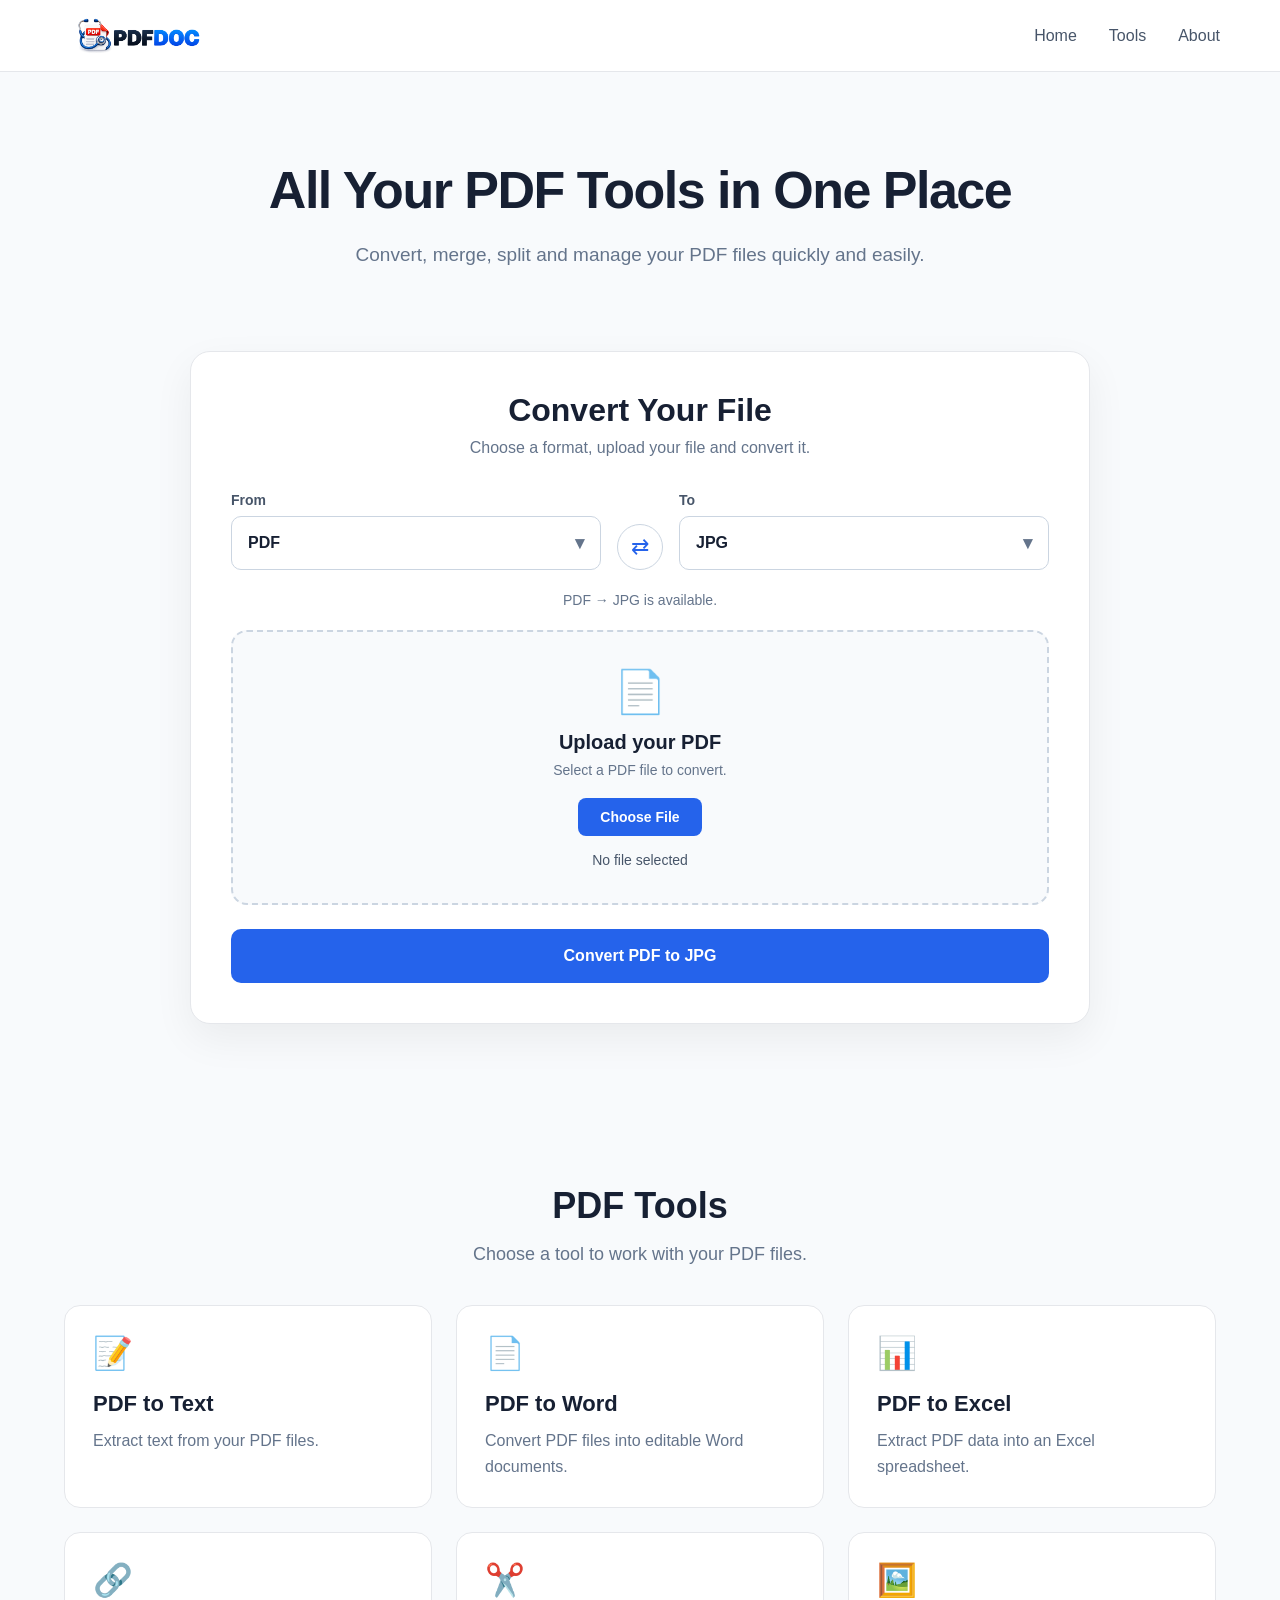
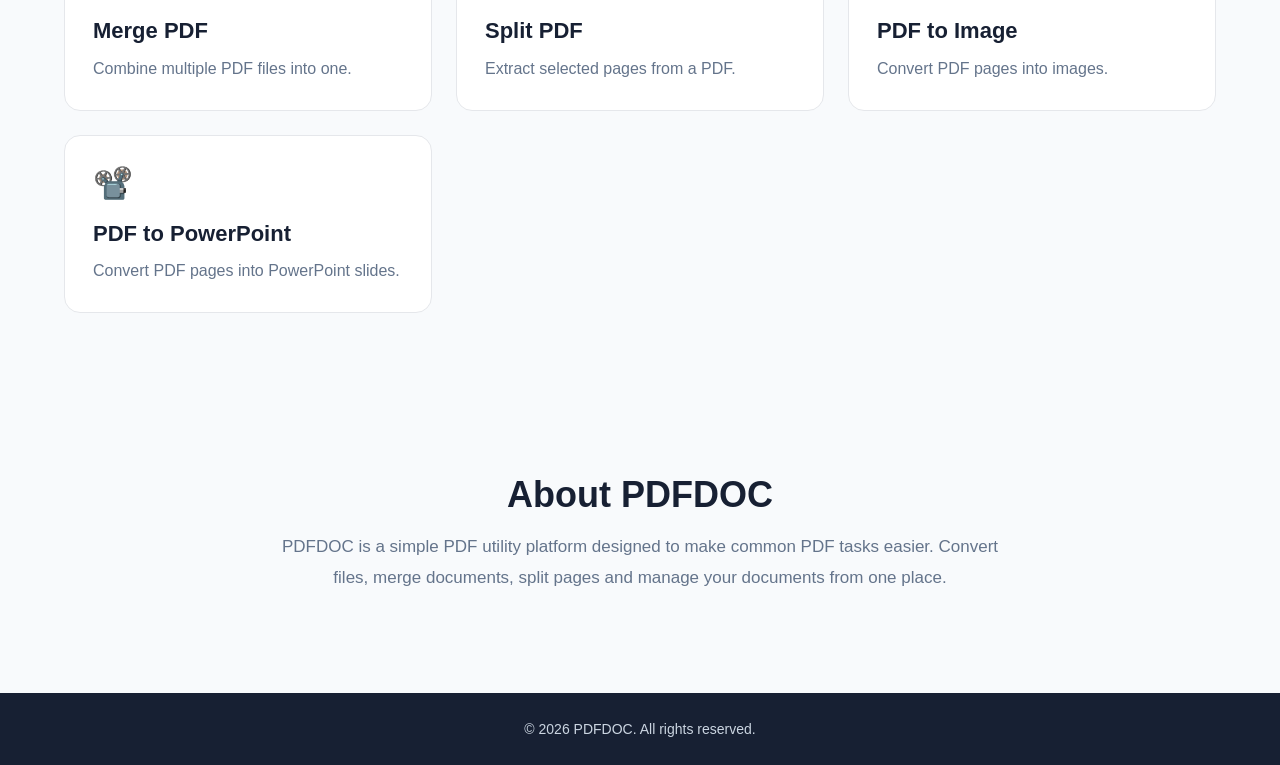
==== frontend/index.html @ 99217d23 "Initial commit" ====
<!DOCTYPE html>
<html lang="en">

<head>

    <meta charset="UTF-8">

    <meta
        name="viewport"
        content="width=device-width, initial-scale=1.0"
    >

    <title>PDFDOC</title>


   <!-- Favicon -->
<link
    rel="icon"
    type="image/png"
    href="assets/pdfdoc-favicon.png?v=4"
>

<link
    rel="shortcut icon"
    type="image/png"
    href="assets/pdfdoc-favicon.png?v=4"
>


    <!-- CSS -->

    <link
        rel="stylesheet"
        href="css/style.css"
    >

</head>


<body>


    <!-- =====================================================
         NAVBAR
    ====================================================== -->

    <nav class="navbar">


        <!-- Logo -->

        <a
            href="#home"
            class="brand"
        >

            <img
                src="assets/pdfdoc-logo.png"
                alt="PDFDOC"
                class="brand-logo"
            >

        </a>


        <!-- Navigation -->

        <div class="nav-links">

            <a
                href="#home"
                class="nav-link"
            >
                Home
            </a>


            <a
                href="#tools"
                class="nav-link"
            >
                Tools
            </a>


            <a
                href="#about"
                class="nav-link"
            >
                About
            </a>

        </div>

    </nav>



    <!-- =====================================================
         MAIN
    ====================================================== -->

    <main>


        <!-- =================================================
             HERO
        ================================================== -->

        <section
            class="hero"
            id="home"
        >

            <h2 class="hero-title">
                All Your PDF Tools in One Place
            </h2>


            <p class="hero-description">
                Convert, merge, split and manage your PDF files
                quickly and easily.
            </p>

        </section>



        <!-- =================================================
             QUICK CONVERTER
        ================================================== -->

        <section class="converter-section">


            <div class="converter-container">


                <h2 class="converter-title">
                    Convert Your File
                </h2>


                <p class="converter-description">
                    Choose a format, upload your file and convert it.
                </p>



                <!-- =========================================
                     FORMAT SELECTORS
                ========================================== -->

                <div class="format-selectors">


                    <!-- FROM -->

                    <div class="format-selector">

                        <label class="format-label">
                            From
                        </label>


                        <button
                            type="button"
                            id="from-button"
                            class="format-button"
                        >

                            <span id="from-selected">
                                PDF
                            </span>


                            <span class="dropdown-arrow">
                                ▾
                            </span>

                        </button>



                        <!-- FROM DROPDOWN -->

                        <div
                            id="from-dropdown"
                            class="format-dropdown"
                        >


                            <div class="format-search">

                                <span>
                                    🔍
                                </span>


                                <input
                                    type="text"
                                    id="from-search"
                                    placeholder="Search..."
                                    autocomplete="off"
                                >

                            </div>


                            <div class="format-list">


                                <div
                                    class="format-option"
                                    data-format="PDF"
                                >
                                    PDF
                                </div>


                                <div
                                    class="format-option"
                                    data-format="Word"
                                >
                                    Word
                                </div>


                                <div
                                    class="format-option"
                                    data-format="Excel"
                                >
                                    Excel
                                </div>


                                <div
                                    class="format-option"
                                    data-format="PowerPoint"
                                >
                                    PowerPoint
                                </div>


                                <div
                                    class="format-option"
                                    data-format="JPG"
                                >
                                    JPG
                                </div>


                                <div
                                    class="format-option"
                                    data-format="PNG"
                                >
                                    PNG
                                </div>


                                <div
                                    class="format-option"
                                    data-format="Text"
                                >
                                    Text
                                </div>


                            </div>


                            <p
                                id="from-no-results"
                                class="no-format-message"
                                hidden
                            >
                                We don't support this format yet.
                                We're working on adding it in the future.
                            </p>


                        </div>

                    </div>



                    <!-- SWAP -->

                    <button
                        type="button"
                        id="swap-button"
                        class="swap-button"
                        aria-label="Swap formats"
                    >
                        ⇄
                    </button>



                    <!-- TO -->

                    <div class="format-selector">

                        <label class="format-label">
                            To
                        </label>


                        <button
                            type="button"
                            id="to-button"
                            class="format-button"
                        >

                            <span id="to-selected">
                                JPG
                            </span>


                            <span class="dropdown-arrow">
                                ▾
                            </span>

                        </button>



                        <!-- TO DROPDOWN -->

                        <div
                            id="to-dropdown"
                            class="format-dropdown"
                        >


                            <div class="format-search">

                                <span>
                                    🔍
                                </span>


                                <input
                                    type="text"
                                    id="to-search"
                                    placeholder="Search..."
                                    autocomplete="off"
                                >

                            </div>


                            <div class="format-list">


                                <div
                                    class="format-option"
                                    data-format="PDF"
                                >
                                    PDF
                                </div>


                                <div
                                    class="format-option"
                                    data-format="Word"
                                >
                                    Word
                                </div>


                                <div
                                    class="format-option"
                                    data-format="Excel"
                                >
                                    Excel
                                </div>


                                <div
                                    class="format-option"
                                    data-format="PowerPoint"
                                >
                                    PowerPoint
                                </div>


                                <div
                                    class="format-option"
                                    data-format="JPG"
                                >
                                    JPG
                                </div>


                                <div
                                    class="format-option"
                                    data-format="PNG"
                                >
                                    PNG
                                </div>


                                <div
                                    class="format-option"
                                    data-format="Text"
                                >
                                    Text
                                </div>


                            </div>


                            <p
                                id="to-no-results"
                                class="no-format-message"
                                hidden
                            >
                                We don't support this format yet.
                                We're working on adding it in the future.
                            </p>


                        </div>

                    </div>


                </div>



                <!-- =================================================
                     CONVERSION MESSAGE
                ================================================== -->

                <p
                    id="conversion-message"
                    class="conversion-message"
                >
                    PDF → JPG is available.
                </p>



                <!-- =================================================
                     UPLOAD AREA
                ================================================== -->

                <div
                    class="upload-area"
                    id="upload-area"
                >


                    <div class="upload-icon">
                        📄
                    </div>


                    <p
                        class="upload-title"
                        id="upload-title"
                    >
                        Upload your PDF
                    </p>


                    <p
                        class="upload-description"
                        id="upload-description"
                    >
                        Select a PDF file to convert.
                    </p>


                    <input
                        type="file"
                        id="converter-file"
                        accept=".pdf"
                        hidden
                    >


                    <button
                        type="button"
                        id="upload-button"
                        class="upload-button"
                    >
                        Choose File
                    </button>


                    <p
                        class="selected-file"
                        id="selected-file"
                    >
                        No file selected
                    </p>


                </div>



                <!-- =================================================
                     CONVERT BUTTON
                ================================================== -->

                <button
                    type="button"
                    id="conversion-button"
                    class="conversion-button"
                >
                    Convert PDF to JPG
                </button>


            </div>

        </section>



        <!-- =====================================================
             TOOLS
        ====================================================== -->

        <section
            class="tools-section"
            id="tools"
        >


            <h2 class="section-title">
                PDF Tools
            </h2>


            <p class="section-description">
                Choose a tool to work with your PDF files.
            </p>



            <div class="tools-grid">


                <!-- PDF TO TEXT -->

                <a
                    href="pdf-text.html"
                    class="tool-card"
                >

                    <div class="tool-icon">
                        📝
                    </div>


                    <h3>
                        PDF to Text
                    </h3>


                    <p>
                        Extract text from your PDF files.
                    </p>

                </a>



                <!-- PDF TO WORD -->

                <a
                    href="pdf-word.html"
                    class="tool-card"
                >

                    <div class="tool-icon">
                        📄
                    </div>


                    <h3>
                        PDF to Word
                    </h3>


                    <p>
                        Convert PDF files into editable Word documents.
                    </p>

                </a>



                <!-- PDF TO EXCEL -->

                <a
                    href="pdf-excel.html"
                    class="tool-card"
                >

                    <div class="tool-icon">
                        📊
                    </div>


                    <h3>
                        PDF to Excel
                    </h3>


                    <p>
                        Extract PDF data into an Excel spreadsheet.
                    </p>

                </a>



                <!-- MERGE PDF -->

                <a
                    href="merge-pdf.html"
                    class="tool-card"
                >

                    <div class="tool-icon">
                        🔗
                    </div>


                    <h3>
                        Merge PDF
                    </h3>


                    <p>
                        Combine multiple PDF files into one.
                    </p>

                </a>



                <!-- SPLIT PDF -->

                <a
                    href="split-pdf.html"
                    class="tool-card"
                >

                    <div class="tool-icon">
                        ✂️
                    </div>


                    <h3>
                        Split PDF
                    </h3>


                    <p>
                        Extract selected pages from a PDF.
                    </p>

                </a>



                <!-- PDF TO IMAGE -->

                <a
                    href="pdf-image.html"
                    class="tool-card"
                >

                    <div class="tool-icon">
                        🖼️
                    </div>


                    <h3>
                        PDF to Image
                    </h3>


                    <p>
                        Convert PDF pages into images.
                    </p>

                </a>



                <!-- PDF TO POWERPOINT -->

                <a
                    href="pdf-ppt.html"
                    class="tool-card"
                >

                    <div class="tool-icon">
                        📽️
                    </div>


                    <h3>
                        PDF to PowerPoint
                    </h3>


                    <p>
                        Convert PDF pages into PowerPoint slides.
                    </p>

                </a>


            </div>

        </section>



        <!-- =====================================================
             ABOUT
        ====================================================== -->

        <section
            class="about-section"
            id="about"
        >


            <h2 class="section-title">
                About PDFDOC
            </h2>


            <p class="about-description">
                PDFDOC is a simple PDF utility platform designed
                to make common PDF tasks easier. Convert files,
                merge documents, split pages and manage your
                documents from one place.
            </p>


        </section>


    </main>



    <!-- =====================================================
         FOOTER
    ====================================================== -->

    <footer class="footer">

        <p>
            © 2026 PDFDOC. All rights reserved.
        </p>

    </footer>



    <!-- =====================================================
         JAVASCRIPT
    ====================================================== -->

    <script src="js/app.js?v=3"></script>


</body>

</html>
---- frontend/css/style.css ----
/* =====================================================
   GLOBAL RESET
===================================================== */

* {
    margin: 0;
    padding: 0;
    box-sizing: border-box;
}


html {
    scroll-behavior: smooth;
}


body {
    font-family: Arial, Helvetica, sans-serif;

    background-color: #f8fafc;

    color: #172033;

    min-height: 100vh;
}


/* =====================================================
   NAVBAR
===================================================== */

.navbar {
    width: 100%;

    height: 72px;

    display: flex;

    align-items: center;

    justify-content: space-between;

    padding: 0 60px;

    background-color: white;

    border-bottom: 1px solid #e5e7eb;

    position: sticky;

    top: 0;

    z-index: 2000;
}


/* =====================================================
   BRAND / LOGO
===================================================== */

.brand {
    display: flex;

    align-items: center;

    height: 52px;

    text-decoration: none;
}


.brand-logo {
    width: 155px;

    height: 52px;

    object-fit: contain;

    display: block;
}


/* =====================================================
   NAVIGATION LINKS
===================================================== */

.nav-links {
    display: flex;

    align-items: center;

    gap: 32px;
}


.nav-link {
    color: #475569;

    text-decoration: none;

    font-size: 16px;

    font-weight: 500;

    transition: color 0.2s ease;
}


.nav-link:hover {
    color: #2563eb;
}


/* =====================================================
   HERO
===================================================== */

.hero {
    width: 100%;

    max-width: 1000px;

    margin: 0 auto;

    padding: 90px 24px 60px;

    text-align: center;
}


.hero-title {
    font-size: 52px;

    line-height: 1.1;

    font-weight: 700;

    letter-spacing: -1.5px;

    margin-bottom: 20px;
}


.hero-description {
    max-width: 700px;

    margin: 0 auto;

    font-size: 19px;

    line-height: 1.7;

    color: #64748b;
}


/* =====================================================
   CONVERTER SECTION
===================================================== */

.converter-section {
    width: 100%;

    padding: 20px 24px 80px;
}


.converter-container {
    width: 100%;

    max-width: 900px;

    margin: 0 auto;

    padding: 40px;

    background-color: white;

    border: 1px solid #e5e7eb;

    border-radius: 20px;

    box-shadow:
        0 15px 40px rgba(0, 0, 0, 0.06);
}


.converter-title {
    text-align: center;

    font-size: 32px;

    margin-bottom: 10px;
}


.converter-description {
    text-align: center;

    color: #64748b;

    font-size: 16px;

    margin-bottom: 35px;
}


/* =====================================================
   FORMAT SELECTORS
===================================================== */

.format-selectors {
    width: 100%;

    display: flex;

    align-items: flex-end;

    gap: 16px;
}


.format-selector {
    position: relative;

    flex: 1;

    min-width: 0;
}


.format-label {
    display: block;

    font-size: 14px;

    font-weight: 600;

    color: #475569;

    margin-bottom: 8px;
}


/* =====================================================
   FORMAT BUTTON
===================================================== */

.format-button {
    width: 100%;

    height: 54px;

    padding: 0 16px;

    display: flex;

    align-items: center;

    justify-content: space-between;

    background-color: white;

    border: 1px solid #cbd5e1;

    border-radius: 10px;

    color: #172033;

    font-size: 16px;

    font-weight: 600;

    cursor: pointer;

    transition:
        border-color 0.2s ease,
        box-shadow 0.2s ease;
}


.format-button:hover {
    border-color: #2563eb;
}


.format-button:focus {
    outline: none;

    border-color: #2563eb;

    box-shadow:
        0 0 0 3px rgba(37, 99, 235, 0.12);
}


.dropdown-arrow {
    font-size: 18px;

    color: #64748b;
}


/* =====================================================
   CUSTOM DROPDOWN
===================================================== */

.format-dropdown {
    position: absolute;

    top: 88px;

    left: 0;

    width: 100%;

    background-color: white;

    border: 1px solid #d1d5db;

    border-radius: 12px;

    box-shadow:
        0 12px 30px rgba(0, 0, 0, 0.12);

    padding: 10px;

    z-index: 1000;

    display: none;
}


.format-dropdown.active {
    display: block;
}


/* =====================================================
   DROPDOWN SEARCH
===================================================== */

.format-search {
    display: flex;

    align-items: center;

    width: 100%;

    height: 45px;

    padding: 0 12px;

    background-color: #f8fafc;

    border: 1px solid #e5e7eb;

    border-radius: 8px;

    margin-bottom: 10px;

    gap: 8px;
}


.format-search input {
    width: 100%;

    height: 100%;

    border: none;

    outline: none;

    background: transparent;

    font-size: 14px;

    color: #172033;
}


.format-search input::placeholder {
    color: #94a3b8;
}


/* =====================================================
   FORMAT LIST
===================================================== */

.format-list {
    max-height: 220px;

    overflow-y: auto;

    overflow-x: hidden;

    padding-right: 3px;
}


/* =====================================================
   FORMAT OPTION
===================================================== */

.format-option {
    width: 100%;

    padding: 12px;

    border-radius: 8px;

    font-size: 15px;

    color: #334155;

    cursor: pointer;

    transition:
        background-color 0.15s ease,
        color 0.15s ease;
}


.format-option:hover {
    background-color: #eff6ff;

    color: #2563eb;
}


.format-option.keyboard-selected {
    background-color: #dbeafe;

    color: #2563eb;
}


/* =====================================================
   NO RESULTS
===================================================== */

.no-format-message {
    padding: 12px 8px;

    font-size: 13px;

    line-height: 1.5;

    color: #64748b;
}


/* =====================================================
   SWAP BUTTON
===================================================== */

.swap-button {
    width: 46px;

    height: 46px;

    flex-shrink: 0;

    border: 1px solid #cbd5e1;

    border-radius: 50%;

    background-color: white;

    color: #2563eb;

    font-size: 22px;

    cursor: pointer;

    display: flex;

    align-items: center;

    justify-content: center;

    transition:
        background-color 0.2s ease,
        transform 0.2s ease,
        border-color 0.2s ease;
}


.swap-button:hover {
    background-color: #eff6ff;

    border-color: #2563eb;

    transform: rotate(180deg);
}


/* =====================================================
   CONVERSION MESSAGE
===================================================== */

.conversion-message {
    text-align: center;

    margin-top: 22px;

    margin-bottom: 22px;

    font-size: 14px;

    color: #64748b;
}


/* =====================================================
   UPLOAD AREA
===================================================== */

.upload-area {
    width: 100%;

    min-height: 250px;

    margin-top: 10px;

    padding: 35px 25px;

    display: flex;

    flex-direction: column;

    align-items: center;

    justify-content: center;

    text-align: center;

    background-color: #f8fafc;

    border: 2px dashed #cbd5e1;

    border-radius: 16px;

    transition:
        border-color 0.2s ease,
        background-color 0.2s ease;
}


.upload-area:hover {
    border-color: #2563eb;

    background-color: #eff6ff;
}


/* =====================================================
   UPLOAD ICON
===================================================== */

.upload-icon {
    font-size: 42px;

    margin-bottom: 15px;
}


/* =====================================================
   UPLOAD TITLE
===================================================== */

.upload-title {
    font-size: 20px;

    font-weight: 600;

    color: #172033;

    margin-bottom: 8px;
}


/* =====================================================
   UPLOAD DESCRIPTION
===================================================== */

.upload-description {
    font-size: 14px;

    color: #64748b;

    margin-bottom: 20px;
}


/* =====================================================
   UPLOAD BUTTON
===================================================== */

.upload-button {
    padding: 11px 22px;

    border: none;

    border-radius: 8px;

    background-color: #2563eb;

    color: white;

    font-size: 14px;

    font-weight: 600;

    cursor: pointer;

    transition:
        background-color 0.2s ease,
        transform 0.2s ease;
}


.upload-button:hover {
    background-color: #1d4ed8;

    transform: translateY(-1px);
}


/* =====================================================
   SELECTED FILE
===================================================== */

.selected-file {
    max-width: 100%;

    margin-top: 16px;

    font-size: 14px;

    color: #475569;

    overflow-wrap: anywhere;
}


/* =====================================================
   CONVERSION BUTTON
===================================================== */

.conversion-button {
    width: 100%;

    height: 54px;

    margin-top: 24px;

    border: none;

    border-radius: 10px;

    background-color: #2563eb;

    color: white;

    font-size: 16px;

    font-weight: 600;

    cursor: pointer;

    transition:
        background-color 0.2s ease,
        transform 0.2s ease;
}


.conversion-button:hover:not(:disabled) {
    background-color: #1d4ed8;

    transform: translateY(-1px);
}


.conversion-button:disabled {
    background-color: #94a3b8;

    cursor: not-allowed;

    transform: none;
}


/* =====================================================
   TOOLS SECTION
===================================================== */

.tools-section {
    width: 100%;

    max-width: 1200px;

    margin: 0 auto;

    padding: 80px 24px;

    box-sizing: border-box;
}


.section-title {
    text-align: center;

    font-size: 36px;

    line-height: 1.2;

    margin-bottom: 16px;
}


.section-description {
    text-align: center;

    font-size: 18px;

    color: #64748b;

    margin-bottom: 40px;
}


/* =====================================================
   TOOLS GRID
===================================================== */

.tools-grid {
    width: 100%;

    display: grid;

    grid-template-columns:
        repeat(3, minmax(0, 1fr));

    gap: 24px;

    box-sizing: border-box;
}


/* =====================================================
   TOOL CARD
===================================================== */

.tool-card {
    display: block;

    width: 100%;

    min-width: 0;

    padding: 28px;

    box-sizing: border-box;

    background-color: white;

    border: 1px solid #e5e7eb;

    border-radius: 16px;

    text-decoration: none;

    color: #172033;

    overflow: hidden;

    transition:
        transform 0.2s ease,
        box-shadow 0.2s ease,
        border-color 0.2s ease;
}


.tool-card:hover {
    transform: translateY(-4px);

    border-color: #2563eb;

    box-shadow:
        0 12px 30px rgba(0, 0, 0, 0.08);
}


/* =====================================================
   TOOL ICON
===================================================== */

.tool-icon {
    font-size: 32px;

    margin-bottom: 18px;
}


/* =====================================================
   TOOL TITLE
===================================================== */

.tool-card h3 {
    margin: 0 0 10px 0;

    font-size: 22px;

    line-height: 1.3;

    color: #172033;
}


/* =====================================================
   TOOL DESCRIPTION
===================================================== */

.tool-card p {
    margin: 0;

    font-size: 16px;

    line-height: 1.6;

    color: #64748b;
}


/* =====================================================
   ABOUT SECTION
===================================================== */

.about-section {
    width: 100%;

    max-width: 900px;

    margin: 0 auto;

    padding: 80px 24px 100px;

    text-align: center;
}


.about-description {
    max-width: 750px;

    margin: 0 auto;

    font-size: 17px;

    line-height: 1.8;

    color: #64748b;
}


/* =====================================================
   FOOTER
===================================================== */

.footer {
    width: 100%;

    padding: 28px 24px;

    text-align: center;

    background-color: #172033;

    color: #cbd5e1;

    font-size: 14px;
}


/* =====================================================
   DROPDOWN SCROLLBAR
===================================================== */

.format-list::-webkit-scrollbar {
    width: 6px;
}


.format-list::-webkit-scrollbar-track {
    background: transparent;
}


.format-list::-webkit-scrollbar-thumb {
    background-color: #cbd5e1;

    border-radius: 10px;
}


.format-list::-webkit-scrollbar-thumb:hover {
    background-color: #94a3b8;
}


/* =====================================================
   TABLET
===================================================== */

@media (max-width: 900px) {

    .navbar {
        padding: 0 30px;
    }


    .brand-logo {
        width: 140px;

        height: 48px;
    }


    .hero {
        padding-top: 70px;
    }


    .hero-title {
        font-size: 44px;
    }


    .converter-container {
        padding: 30px;
    }


    .tools-grid {
        grid-template-columns:
            repeat(2, minmax(0, 1fr));
    }

}


/* =====================================================
   MOBILE
===================================================== */

@media (max-width: 600px) {

    .navbar {
        height: auto;

        min-height: 65px;

        padding: 12px 20px;

        gap: 15px;
    }


    .brand {
        height: 44px;
    }


    .brand-logo {
        width: 125px;

        height: 44px;
    }


    .nav-links {
        gap: 15px;
    }


    .nav-link {
        font-size: 14px;
    }


    .hero {
        padding:
            60px 20px
            40px;
    }


    .hero-title {
        font-size: 36px;

        letter-spacing: -1px;
    }


    .hero-description {
        font-size: 16px;
    }


    .converter-section {
        padding:
            10px 16px
            60px;
    }


    .converter-container {
        padding: 24px 18px;

        border-radius: 16px;
    }


    .converter-title {
        font-size: 27px;
    }


    .format-selectors {
        flex-direction: column;

        align-items: stretch;

        gap: 12px;
    }


    .format-selector {
        width: 100%;
    }


    .swap-button {
        align-self: center;

        transform: rotate(90deg);
    }


    .swap-button:hover {
        transform: rotate(270deg);
    }


    .format-dropdown {
        top: 88px;
    }


    .upload-area {
        min-height: 220px;

        padding: 25px 16px;
    }


    .tools-section {
        padding:
            60px 16px;
    }


    .tools-grid {
        grid-template-columns: 1fr;

        gap: 18px;
    }


    .section-title {
        font-size: 30px;
    }


    .section-description {
        font-size: 16px;
    }


    .tool-card {
        padding: 24px;
    }


    .about-section {
        padding:
            60px 20px
            80px;
    }

}


/* =====================================================
   VERY SMALL SCREENS
===================================================== */

@media (max-width: 400px) {

    .navbar {
        padding-left: 15px;

        padding-right: 15px;
    }


    .brand-logo {
        width: 110px;

        height: 40px;
    }


    .nav-links {
        gap: 10px;
    }


    .nav-link {
        font-size: 13px;
    }


    .hero-title {
        font-size: 31px;
    }


    .converter-title {
        font-size: 24px;
    }

}
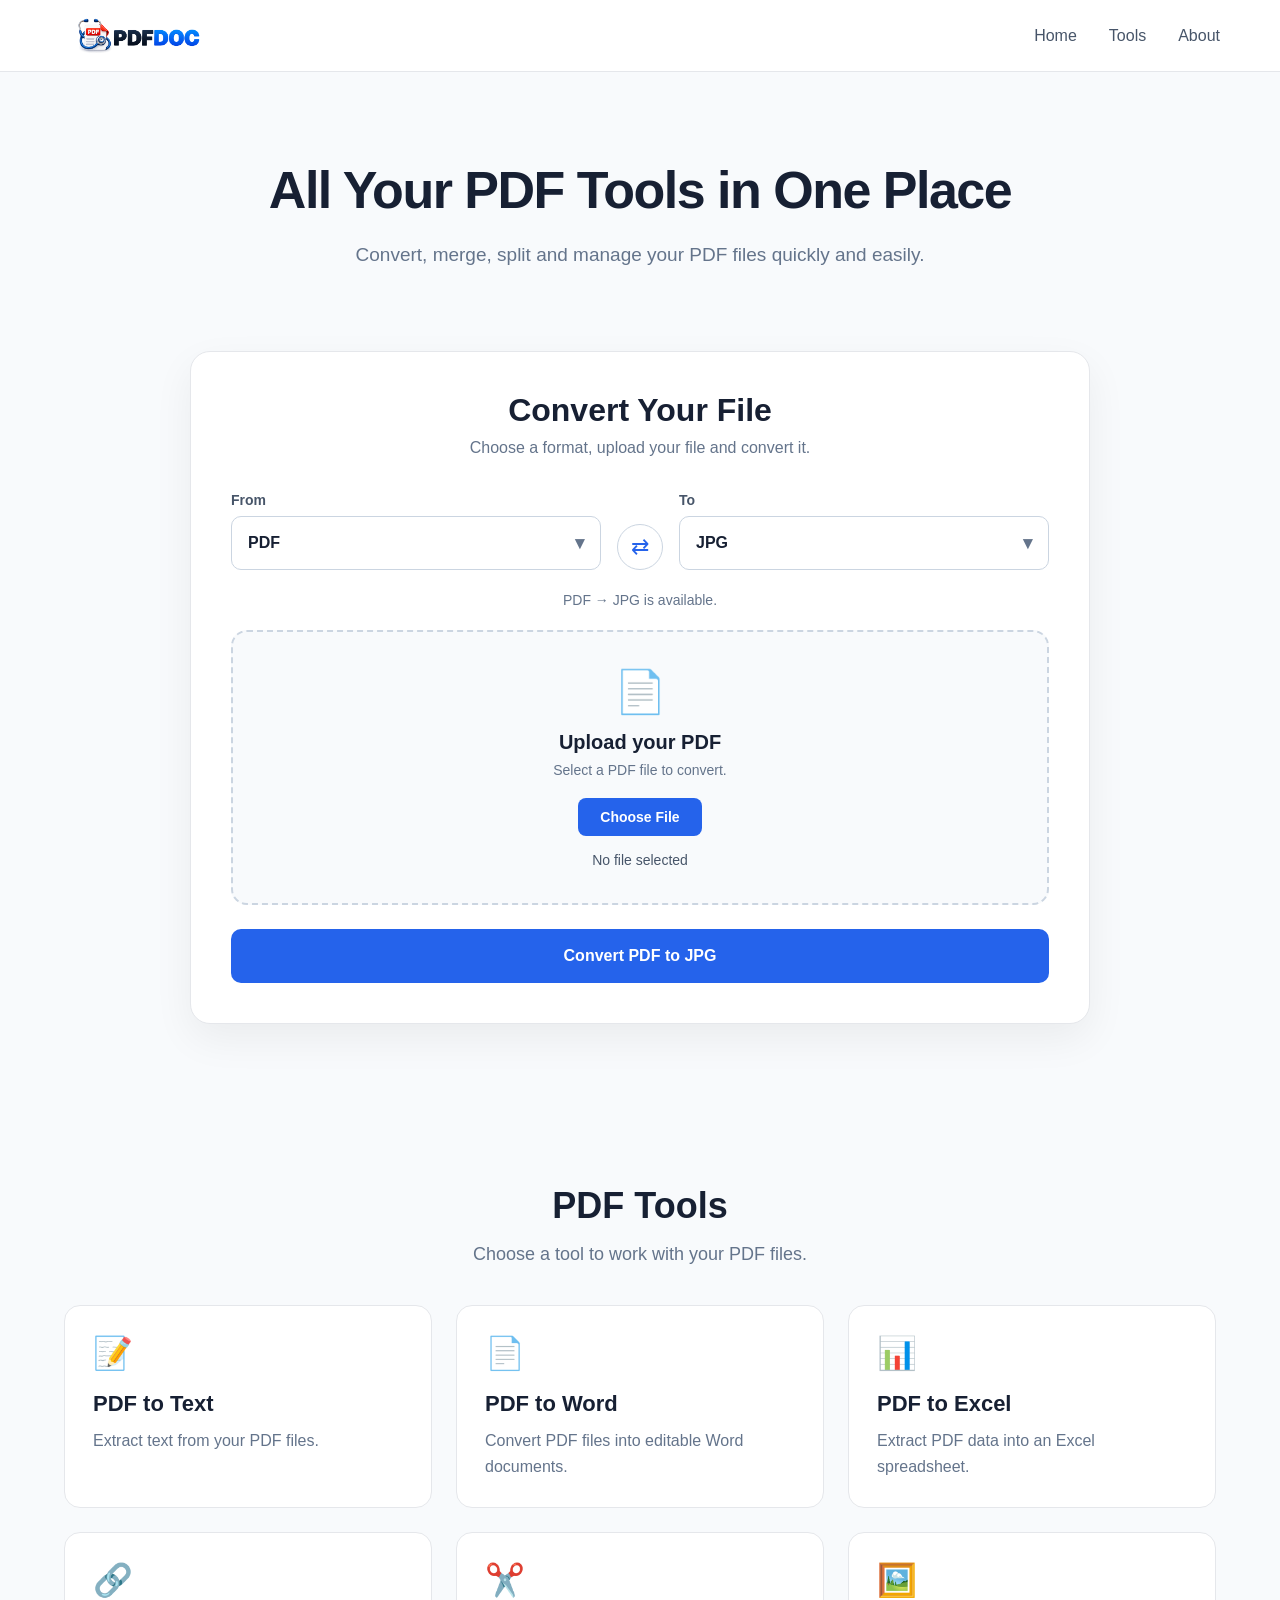
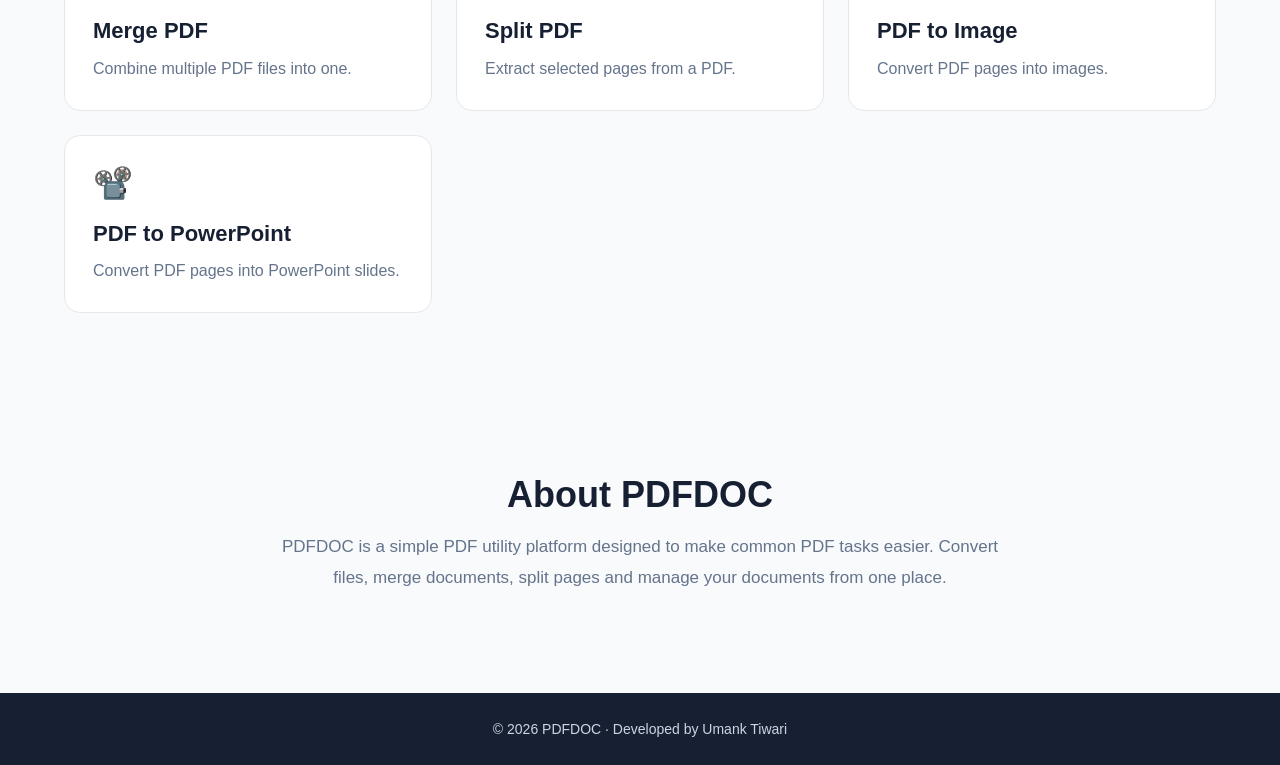
==== commit 07da2f46: "Update footer credit" ====
--- a/frontend/index.html
+++ b/frontend/index.html
@@ -765,7 +765,7 @@
     <footer class="footer">
 
         <p>
-            © 2026 PDFDOC. All rights reserved.
+            © 2026 PDFDOC · Developed by Umank Tiwari
         </p>
 
     </footer>
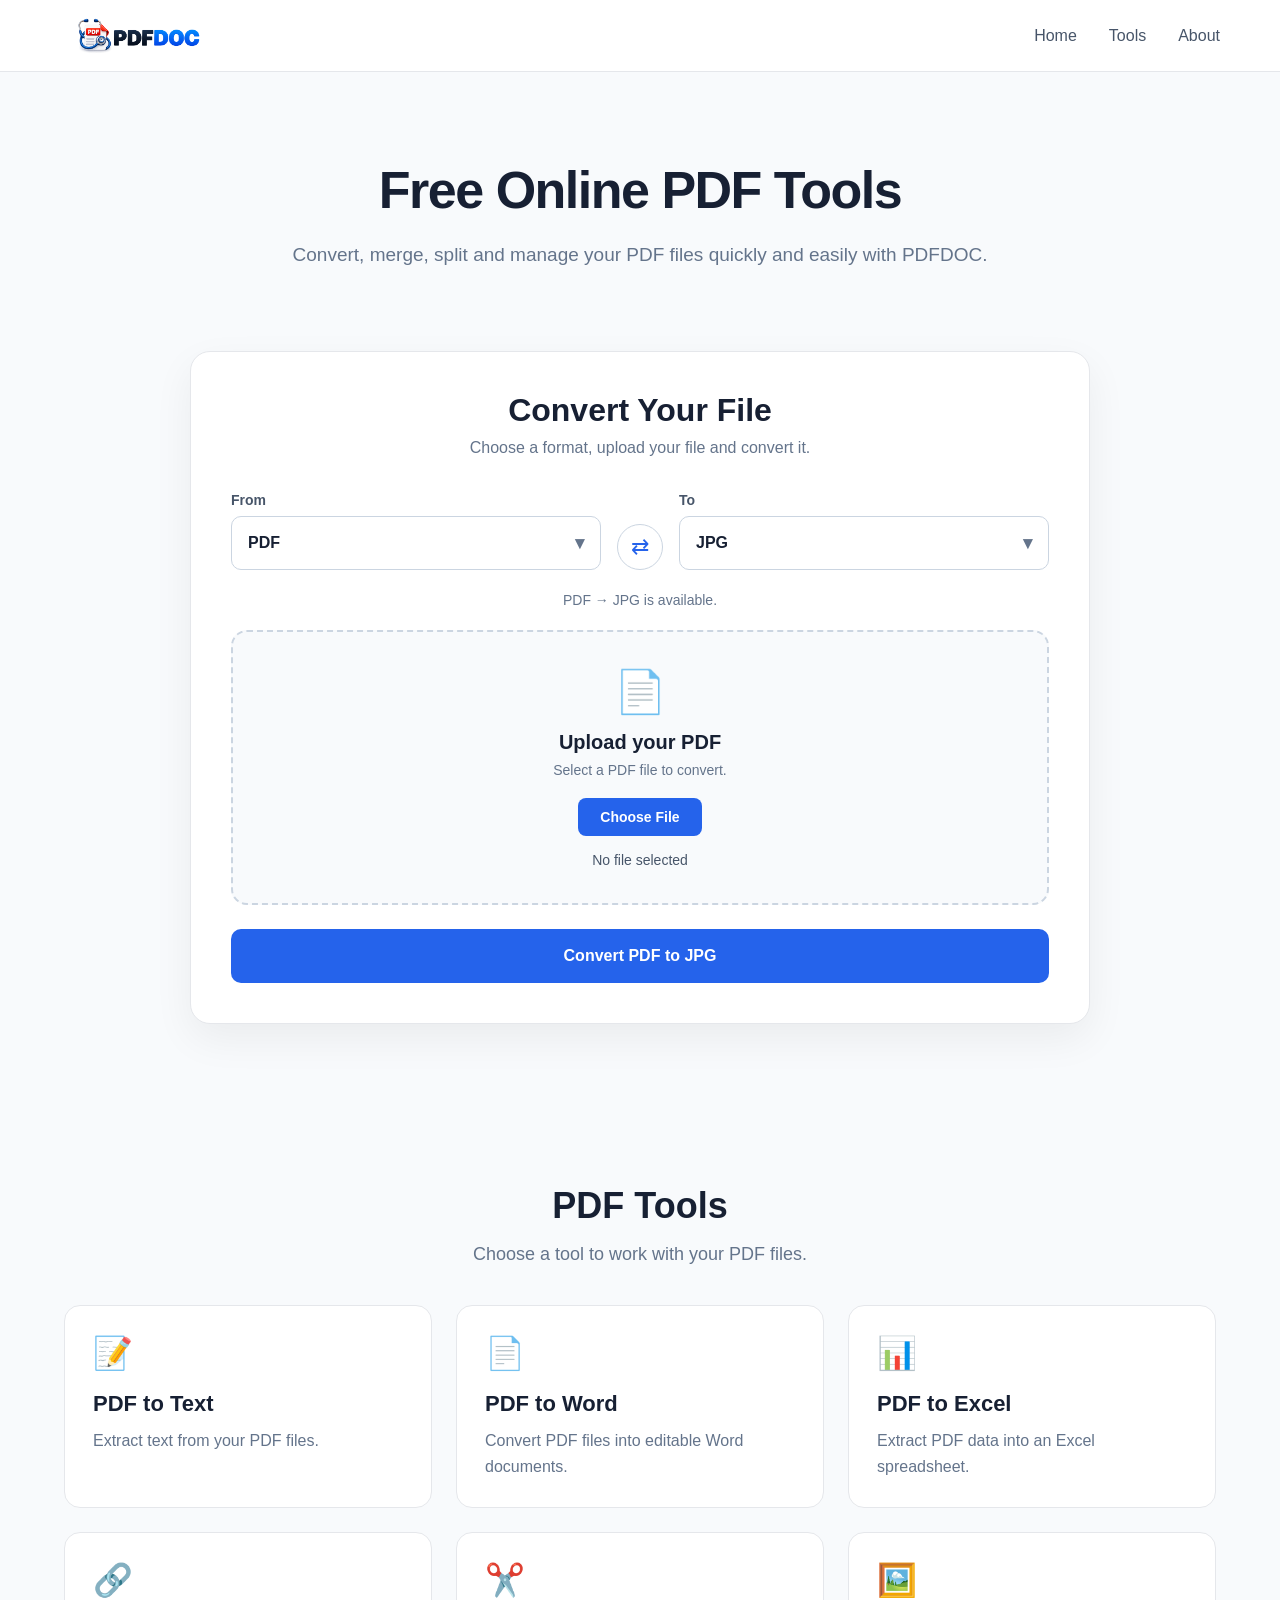
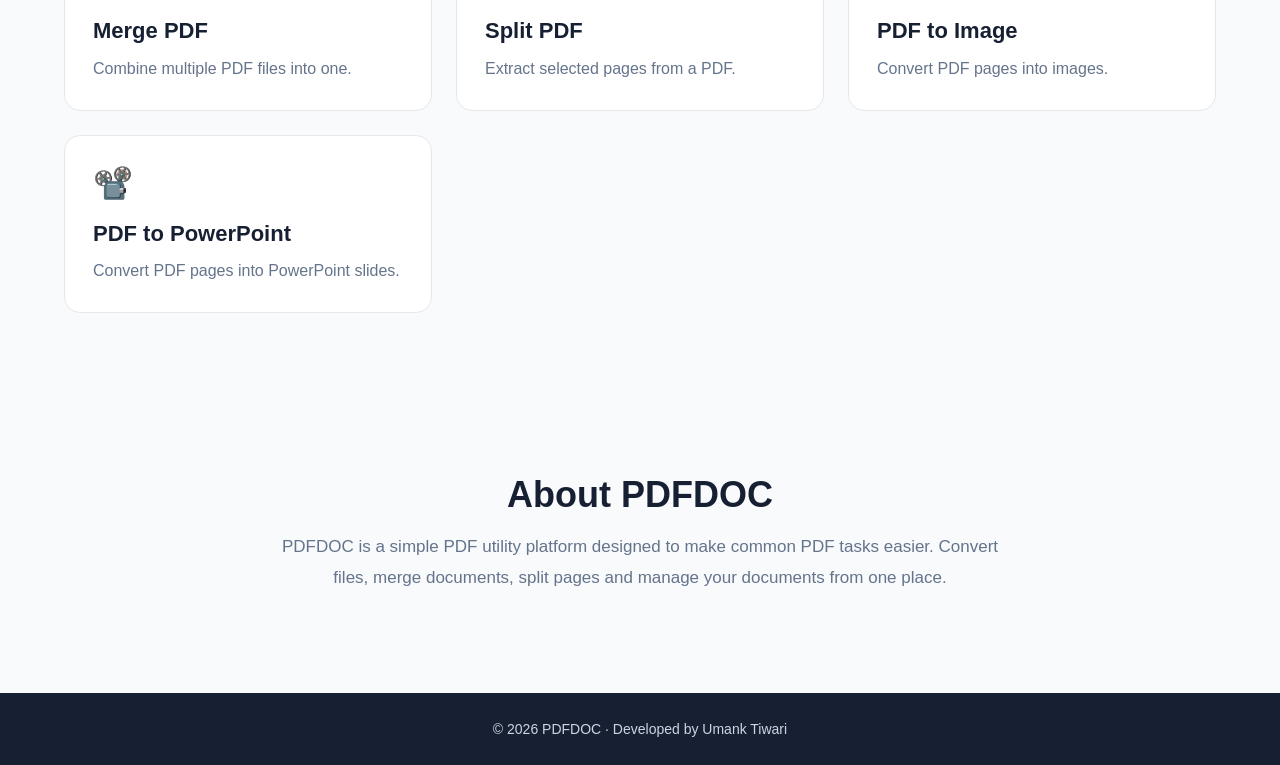
==== commit 276b2acf: "Improve homepage SEO" ====
--- a/frontend/index.html
+++ b/frontend/index.html
@@ -10,25 +10,64 @@
         content="width=device-width, initial-scale=1.0"
     >
 
-    <title>PDFDOC</title>
-
-
-   <!-- Favicon -->
-<link
-    rel="icon"
-    type="image/png"
-    href="assets/pdfdoc-favicon.png?v=4"
->
-
-<link
-    rel="shortcut icon"
-    type="image/png"
-    href="assets/pdfdoc-favicon.png?v=4"
->
-
+    <!-- SEO -->
+    <title>Free Online PDF Tools & PDF Converter | PDFDOC</title>
+
+    <meta
+        name="description"
+        content="PDFDOC provides free online PDF tools to convert PDF to Word, Excel, PowerPoint, JPG and text, plus merge and split PDF files."
+    >
+
+    <meta
+        name="robots"
+        content="index, follow"
+    >
+
+    <link
+        rel="canonical"
+        href="https://pdf-doc-frontend.vercel.app/"
+    >
+
+    <!-- Open Graph -->
+    <meta
+        property="og:title"
+        content="Free Online PDF Tools & PDF Converter | PDFDOC"
+    >
+
+    <meta
+        property="og:description"
+        content="Free online PDF tools to convert, merge and split PDF files with PDFDOC."
+    >
+
+    <meta
+        property="og:type"
+        content="website"
+    >
+
+    <meta
+        property="og:url"
+        content="https://pdf-doc-frontend.vercel.app/"
+    >
+
+    <meta
+        property="og:image"
+        content="https://pdf-doc-frontend.vercel.app/assets/pdfdoc-logo.png"
+    >
+
+    <!-- Favicon -->
+    <link
+        rel="icon"
+        type="image/png"
+        href="assets/pdfdoc-favicon.png?v=4"
+    >
+
+    <link
+        rel="shortcut icon"
+        type="image/png"
+        href="assets/pdfdoc-favicon.png?v=4"
+    >
 
     <!-- CSS -->
-
     <link
         rel="stylesheet"
         href="css/style.css"
@@ -56,7 +95,7 @@
 
             <img
                 src="assets/pdfdoc-logo.png"
-                alt="PDFDOC"
+                alt="PDFDOC - Free Online PDF Tools"
                 class="brand-logo"
             >
 
@@ -92,6 +131,7 @@
 
         </div>
 
+
     </nav>
 
 
@@ -112,14 +152,14 @@
             id="home"
         >
 
-            <h2 class="hero-title">
-                All Your PDF Tools in One Place
-            </h2>
+            <h1 class="hero-title">
+                Free Online PDF Tools
+            </h1>
 
 
             <p class="hero-description">
                 Convert, merge, split and manage your PDF files
-                quickly and easily.
+                quickly and easily with PDFDOC.
             </p>
 
         </section>
